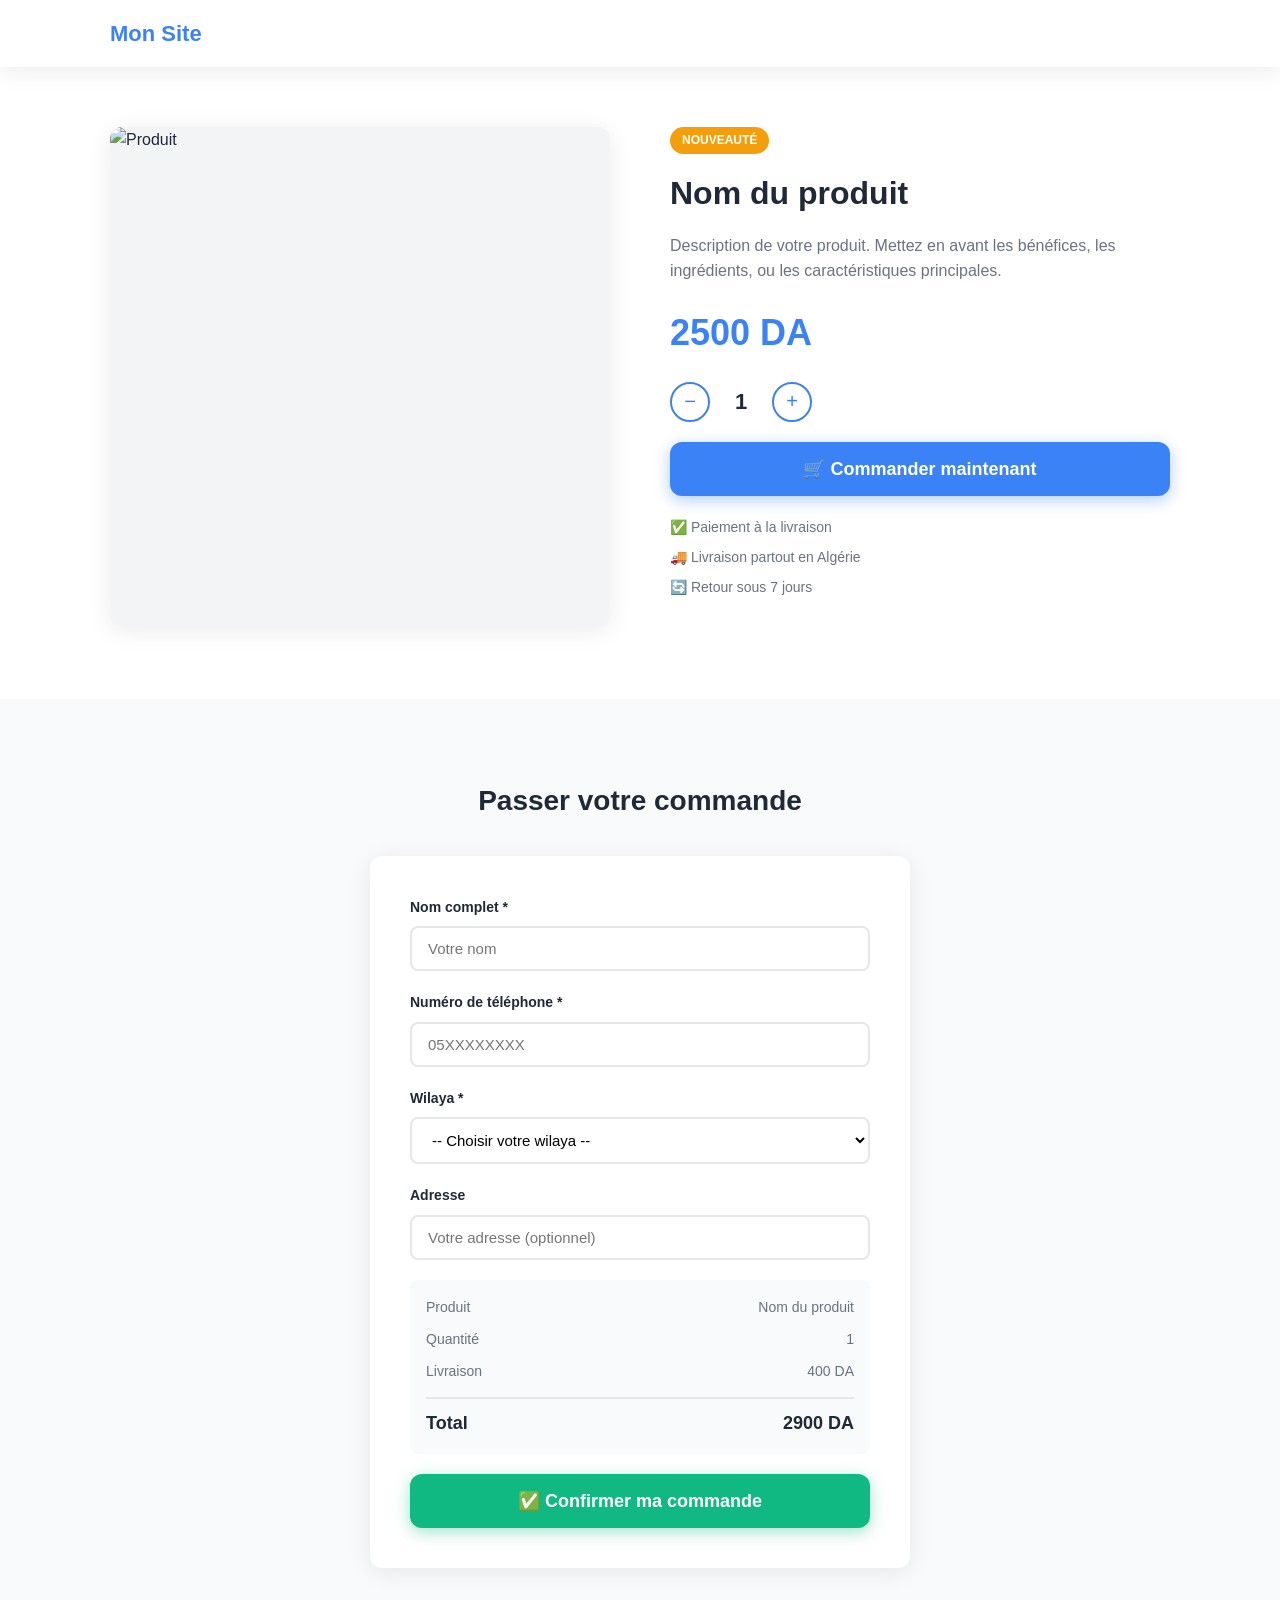
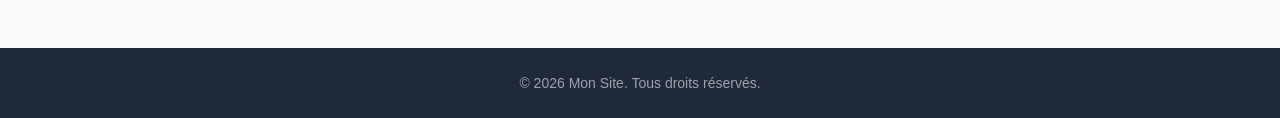
==== index.html @ 225719d1 "template complet - tous les fichiers" ====
<!DOCTYPE html>
<html lang="fr">
<head>
  <meta charset="UTF-8" />
  <meta name="viewport" content="width=device-width, initial-scale=1.0" />
  <title id="site-title">Mon Produit</title>

  <!-- Style -->
  <link rel="stylesheet" href="style.css" />

  <!-- Meta Pixel -->
  <script>
    !function(f,b,e,v,n,t,s)
    {if(f.fbq)return;n=f.fbq=function(){n.callMethod?
    n.callMethod.apply(n,arguments):n.queue.push(arguments)};
    if(!f._fbq)f._fbq=n;n.push=n;n.loaded=!0;n.version='2.0';
    n.queue=[];t=b.createElement(e);t.async=!0;
    t.src=v;s=b.getElementsByTagName(e)[0];
    s.parentNode.insertBefore(t,s)}(window, document,'script',
    'https://connect.facebook.net/en_US/fbevents.js');
    fbq('init', window.PIXEL_ID || 'VOTRE_PIXEL_ID');
    fbq('track', 'PageView');
  </script>
  <noscript>
    <img height="1" width="1" style="display:none"
    src="https://www.facebook.com/tr?id=VOTRE_PIXEL_ID&ev=PageView&noscript=1"/>
  </noscript>
</head>

<body>

  <!-- ═══════════════════════════════════
       BANNIÈRE PROMO (affichée si active)
  ════════════════════════════════════ -->
  <div id="banniere" class="banniere hidden">
    <span id="banniere-texte">🚚 Livraison gratuite !</span>
  </div>

  <!-- ═══════════════════════════════════
       HEADER
  ════════════════════════════════════ -->
  <header class="header">
    <div class="container">
      <div class="logo-wrapper">
        <img id="site-logo" src="" alt="Logo" class="logo hidden" />
        <span id="site-nom" class="site-nom">Mon Site</span>
      </div>
    </div>
  </header>

  <!-- ═══════════════════════════════════
       HERO — Produit principal
  ════════════════════════════════════ -->
  <section class="hero">
    <div class="container hero-grid">

      <!-- Images produit -->
      <div class="hero-images">
        <img id="produit-image-principale" src="" alt="Produit" class="image-principale" />
        <div id="galerie" class="galerie"></div>
      </div>

      <!-- Infos produit -->
      <div class="hero-info">
        <span id="produit-badge" class="badge hidden">Nouveauté</span>
        <h1 id="produit-nom">Nom du produit</h1>
        <p id="produit-description">Description du produit...</p>

        <!-- Prix -->
        <div class="prix-wrapper">
          <span id="produit-prix-promo" class="prix-promo hidden">0 DA</span>
          <span id="produit-prix" class="prix">0 DA</span>
        </div>

        <!-- Quantité -->
        <div class="quantite-wrapper">
          <button class="btn-qty" onclick="changerQty(-1)">−</button>
          <span id="quantite">1</span>
          <button class="btn-qty" onclick="changerQty(1)">+</button>
        </div>

        <!-- Bouton commander -->
        <button class="btn-commander" onclick="scrollFormulaire()">
          🛒 Commander maintenant
        </button>

        <!-- Garanties -->
        <div class="garanties">
          <span>✅ Paiement à la livraison</span>
          <span>🚚 Livraison partout en Algérie</span>
          <span>🔄 Retour sous 7 jours</span>
        </div>
      </div>

    </div>
  </section>

  <!-- ═══════════════════════════════════
       FORMULAIRE DE COMMANDE
  ════════════════════════════════════ -->
  <section class="section-formulaire" id="formulaire-section">
    <div class="container">
      <h2>Passer votre commande</h2>

      <form id="formulaire" onsubmit="soumettreCommande(event)">

        <!-- Honeypot anti-bot (invisible) -->
        <input type="text" name="website" class="honeypot" tabindex="-1" autocomplete="off" />

        <div class="form-group">
          <label>Nom complet *</label>
          <input type="text" id="nom" placeholder="Votre nom" required />
        </div>

        <div class="form-group">
          <label>Numéro de téléphone *</label>
          <input type="tel" id="telephone" placeholder="05XXXXXXXX" required />
        </div>

        <div class="form-group">
          <label>Wilaya *</label>
          <select id="wilaya" required>
            <option value="">-- Choisir votre wilaya --</option>
          </select>
        </div>

        <div class="form-group">
          <label>Adresse</label>
          <input type="text" id="adresse" placeholder="Votre adresse (optionnel)" />
        </div>

        <!-- Récapitulatif -->
        <div class="recap">
          <div class="recap-ligne">
            <span>Produit</span>
            <span id="recap-produit">—</span>
          </div>
          <div class="recap-ligne">
            <span>Quantité</span>
            <span id="recap-qty">1</span>
          </div>
          <div class="recap-ligne">
            <span>Livraison</span>
            <span id="recap-livraison">—</span>
          </div>
          <div class="recap-ligne total">
            <span>Total</span>
            <span id="recap-total">—</span>
          </div>
        </div>

        <button type="submit" class="btn-submit">
          ✅ Confirmer ma commande
        </button>

      </form>

      <!-- Message de confirmation -->
      <div id="confirmation" class="confirmation hidden">
        <div class="confirmation-box">
          <h2>🎉 Commande confirmée !</h2>
          <p>Merci <strong id="conf-nom"></strong> !</p>
          <p>On vous contacte sous <strong>24h</strong> pour confirmer votre livraison.</p>
        </div>
      </div>

    </div>
  </section>

  <!-- ═══════════════════════════════════
       FOOTER
  ════════════════════════════════════ -->
  <footer class="footer">
    <div class="container">
      <p id="footer-texte">© 2026 Mon Site. Tous droits réservés.</p>
    </div>
  </footer>

  <!-- Script principal -->
  <script src="script.js"defer></script>

</body>
</html>
---- style.css ----
/* ═══════════════════════════════════════
   VARIABLES — modifiées par l'admin
════════════════════════════════════════ */
:root {
  --couleur-principale: #3B82F6;
  --couleur-secondaire: #1D4ED8;
  --couleur-accent: #F59E0B;
  --couleur-texte: #1F2937;
  --couleur-fond: #F9FAFB;
  --couleur-blanc: #FFFFFF;
  --rayon: 12px;
  --ombre: 0 4px 24px rgba(0,0,0,0.08);
  --transition: 0.3s ease;
}

/* ═══════════════════════════════════════
   RESET + BASE
════════════════════════════════════════ */
* {
  margin: 0;
  padding: 0;
  box-sizing: border-box;
}

html {
  scroll-behavior: smooth;
}

body {
  font-family: 'Segoe UI', Tahoma, Geneva, Verdana, sans-serif;
  background-color: var(--couleur-fond);
  color: var(--couleur-texte);
  line-height: 1.6;
}

.container {
  max-width: 1100px;
  margin: 0 auto;
  padding: 0 20px;
}

.hidden {
  display: none !important;
}

/* ═══════════════════════════════════════
   BANNIÈRE PROMO
════════════════════════════════════════ */
.banniere {
  background: var(--couleur-principale);
  color: var(--couleur-blanc);
  text-align: center;
  padding: 10px 20px;
  font-size: 14px;
  font-weight: 600;
  letter-spacing: 0.5px;
}

/* ═══════════════════════════════════════
   HEADER
════════════════════════════════════════ */
.header {
  background: var(--couleur-blanc);
  box-shadow: var(--ombre);
  padding: 16px 0;
  position: sticky;
  top: 0;
  z-index: 100;
}

.logo-wrapper {
  display: flex;
  align-items: center;
  gap: 12px;
}

.logo {
  height: 48px;
  width: auto;
  object-fit: contain;
}

.site-nom {
  font-size: 22px;
  font-weight: 700;
  color: var(--couleur-principale);
}

/* ═══════════════════════════════════════
   HERO
════════════════════════════════════════ */
.hero {
  padding: 60px 0;
  background: var(--couleur-blanc);
}

.hero-grid {
  display: grid;
  grid-template-columns: 1fr 1fr;
  gap: 60px;
  align-items: start;
}

/* Images */
.hero-images {
  display: flex;
  flex-direction: column;
  gap: 12px;
}

.image-principale {
  width: 100%;
  border-radius: var(--rayon);
  object-fit: cover;
  aspect-ratio: 1;
  background: #F3F4F6;
  box-shadow: var(--ombre);
}

.galerie {
  display: flex;
  gap: 10px;
  flex-wrap: wrap;
}

.galerie img {
  width: 72px;
  height: 72px;
  object-fit: cover;
  border-radius: 8px;
  cursor: pointer;
  border: 2px solid transparent;
  transition: var(--transition);
}

.galerie img:hover,
.galerie img.active {
  border-color: var(--couleur-principale);
}

/* Infos produit */
.hero-info {
  display: flex;
  flex-direction: column;
  gap: 20px;
}

.badge {
  display: inline-block;
  background: var(--couleur-accent);
  color: var(--couleur-blanc);
  padding: 4px 12px;
  border-radius: 20px;
  font-size: 12px;
  font-weight: 700;
  text-transform: uppercase;
  width: fit-content;
}

h1 {
  font-size: 32px;
  font-weight: 800;
  color: var(--couleur-texte);
  line-height: 1.2;
}

#produit-description {
  color: #6B7280;
  font-size: 16px;
}

/* Prix */
.prix-wrapper {
  display: flex;
  align-items: center;
  gap: 16px;
}

.prix {
  font-size: 36px;
  font-weight: 800;
  color: var(--couleur-principale);
}

.prix-promo {
  font-size: 22px;
  color: #9CA3AF;
  text-decoration: line-through;
}

/* Quantité */
.quantite-wrapper {
  display: flex;
  align-items: center;
  gap: 16px;
}

.btn-qty {
  width: 40px;
  height: 40px;
  border-radius: 50%;
  border: 2px solid var(--couleur-principale);
  background: var(--couleur-blanc);
  color: var(--couleur-principale);
  font-size: 20px;
  cursor: pointer;
  transition: var(--transition);
  display: flex;
  align-items: center;
  justify-content: center;
}

.btn-qty:hover {
  background: var(--couleur-principale);
  color: var(--couleur-blanc);
}

#quantite {
  font-size: 22px;
  font-weight: 700;
  min-width: 30px;
  text-align: center;
}

/* Bouton commander */
.btn-commander {
  background: var(--couleur-principale);
  color: var(--couleur-blanc);
  border: none;
  padding: 16px 32px;
  border-radius: var(--rayon);
  font-size: 18px;
  font-weight: 700;
  cursor: pointer;
  transition: var(--transition);
  box-shadow: 0 4px 16px rgba(59,130,246,0.4);
}

.btn-commander:hover {
  background: var(--couleur-secondaire);
  transform: translateY(-2px);
  box-shadow: 0 8px 24px rgba(59,130,246,0.5);
}

/* Garanties */
.garanties {
  display: flex;
  flex-direction: column;
  gap: 8px;
}

.garanties span {
  font-size: 14px;
  color: #6B7280;
}

/* ═══════════════════════════════════════
   FORMULAIRE
════════════════════════════════════════ */
.section-formulaire {
  padding: 80px 0;
  background: var(--couleur-fond);
}

.section-formulaire h2 {
  font-size: 28px;
  font-weight: 800;
  margin-bottom: 32px;
  text-align: center;
}

#formulaire {
  max-width: 540px;
  margin: 0 auto;
  background: var(--couleur-blanc);
  padding: 40px;
  border-radius: var(--rayon);
  box-shadow: var(--ombre);
  display: flex;
  flex-direction: column;
  gap: 20px;
}

.honeypot {
  display: none !important;
}

.form-group {
  display: flex;
  flex-direction: column;
  gap: 8px;
}

.form-group label {
  font-weight: 600;
  font-size: 14px;
  color: var(--couleur-texte);
}

.form-group input,
.form-group select {
  padding: 12px 16px;
  border: 2px solid #E5E7EB;
  border-radius: 8px;
  font-size: 15px;
  transition: var(--transition);
  outline: none;
  background: var(--couleur-blanc);
}

.form-group input:focus,
.form-group select:focus {
  border-color: var(--couleur-principale);
  box-shadow: 0 0 0 3px rgba(59,130,246,0.1);
}

/* Récapitulatif */
.recap {
  background: var(--couleur-fond);
  border-radius: 8px;
  padding: 16px;
  display: flex;
  flex-direction: column;
  gap: 10px;
}

.recap-ligne {
  display: flex;
  justify-content: space-between;
  font-size: 14px;
  color: #6B7280;
}

.recap-ligne.total {
  font-size: 18px;
  font-weight: 800;
  color: var(--couleur-texte);
  border-top: 2px solid #E5E7EB;
  padding-top: 10px;
  margin-top: 4px;
}

/* Bouton submit */
.btn-submit {
  background: #10B981;
  color: var(--couleur-blanc);
  border: none;
  padding: 16px;
  border-radius: var(--rayon);
  font-size: 18px;
  font-weight: 700;
  cursor: pointer;
  transition: var(--transition);
  box-shadow: 0 4px 16px rgba(16,185,129,0.4);
}

.btn-submit:hover {
  background: #059669;
  transform: translateY(-2px);
}

.btn-submit:disabled {
  background: #9CA3AF;
  cursor: not-allowed;
  transform: none;
}

/* ═══════════════════════════════════════
   CONFIRMATION
════════════════════════════════════════ */
.confirmation {
  max-width: 540px;
  margin: 0 auto;
}

.confirmation-box {
  background: var(--couleur-blanc);
  border-radius: var(--rayon);
  padding: 60px 40px;
  text-align: center;
  box-shadow: var(--ombre);
  display: flex;
  flex-direction: column;
  gap: 16px;
}

.confirmation-box h2 {
  font-size: 32px;
  color: #10B981;
}

.confirmation-box p {
  font-size: 16px;
  color: #6B7280;
}

/* ═══════════════════════════════════════
   FOOTER
════════════════════════════════════════ */
.footer {
  background: var(--couleur-texte);
  color: #9CA3AF;
  text-align: center;
  padding: 24px 0;
  font-size: 14px;
}

/* ═══════════════════════════════════════
   RESPONSIVE MOBILE
════════════════════════════════════════ */
@media (max-width: 768px) {

  .hero {
    padding: 32px 0;
  }

  .hero-grid {
    grid-template-columns: 1fr;
    gap: 32px;
  }

  h1 {
    font-size: 24px;
  }

  .prix {
    font-size: 28px;
  }

  #formulaire {
    padding: 24px 16px;
  }

  .section-formulaire {
    padding: 40px 0;
  }

  .btn-commander,
  .btn-submit {
    font-size: 16px;
    padding: 14px 24px;
  }
}
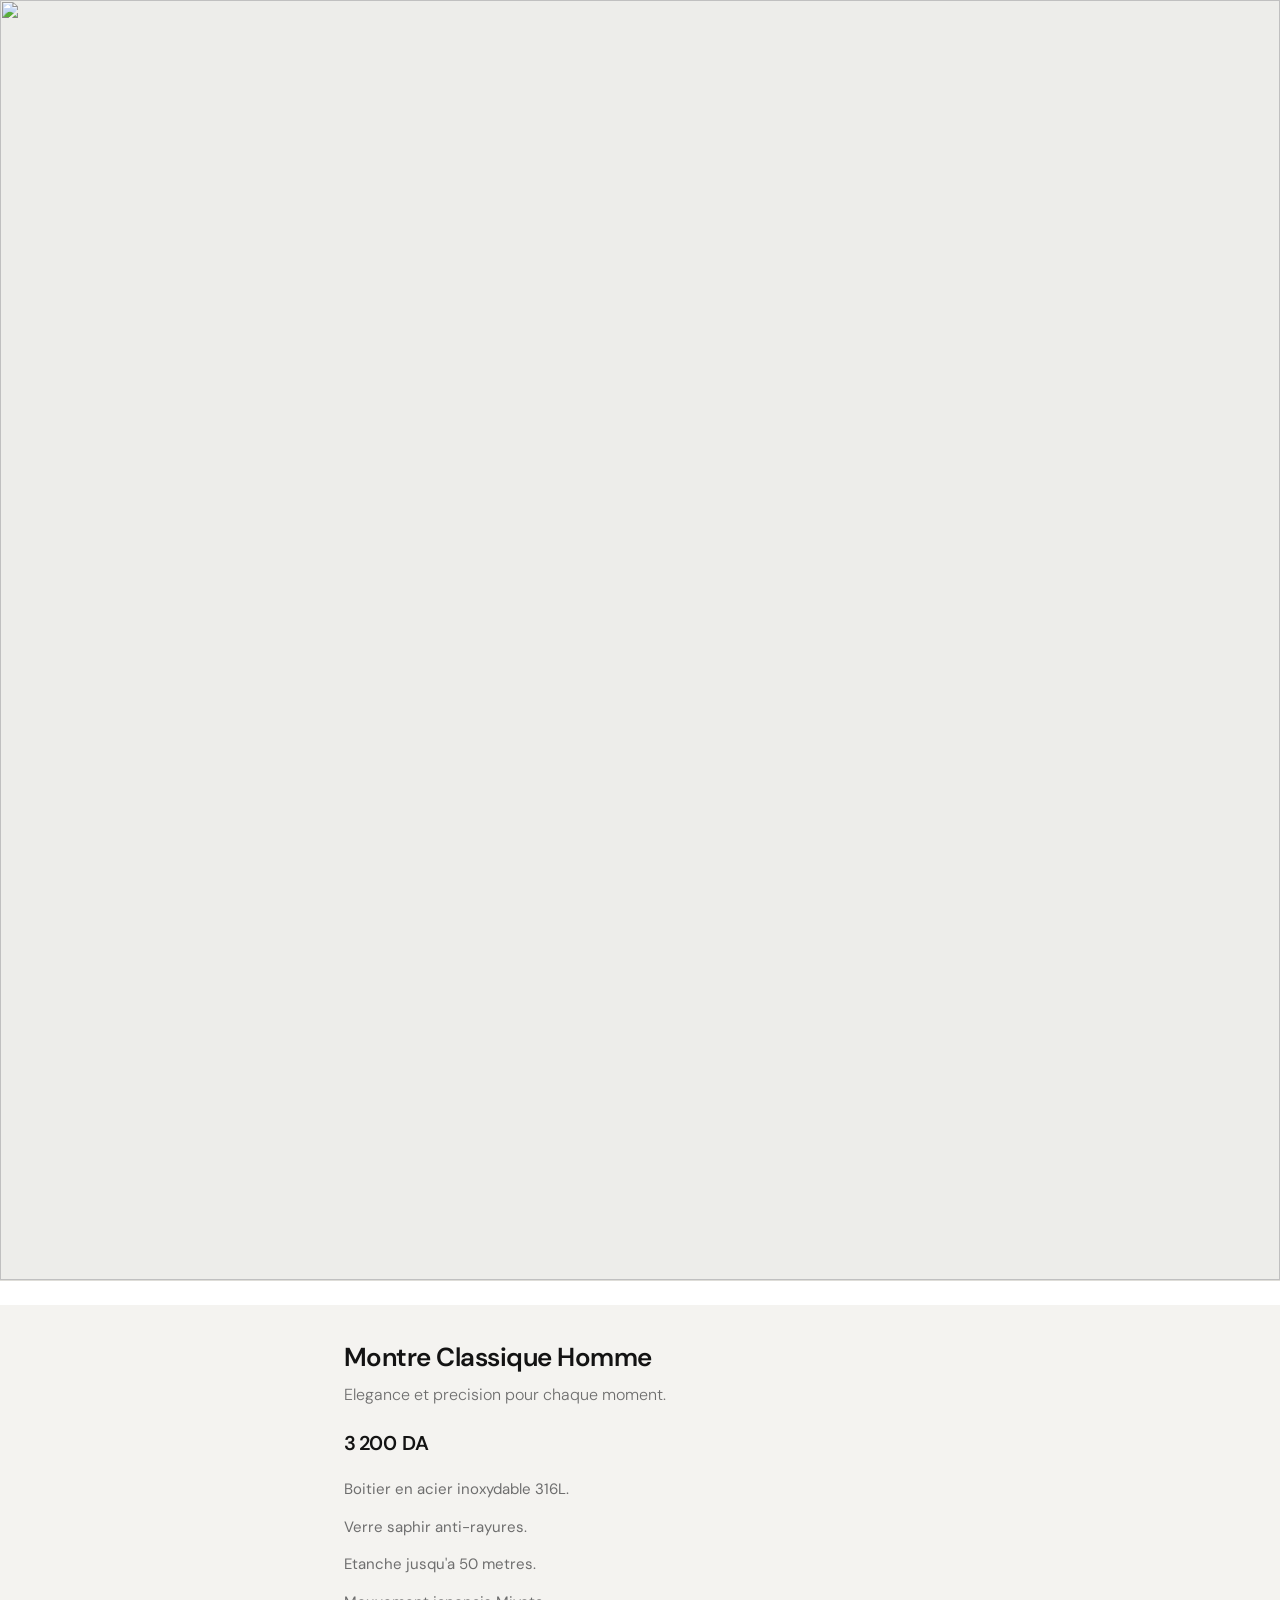
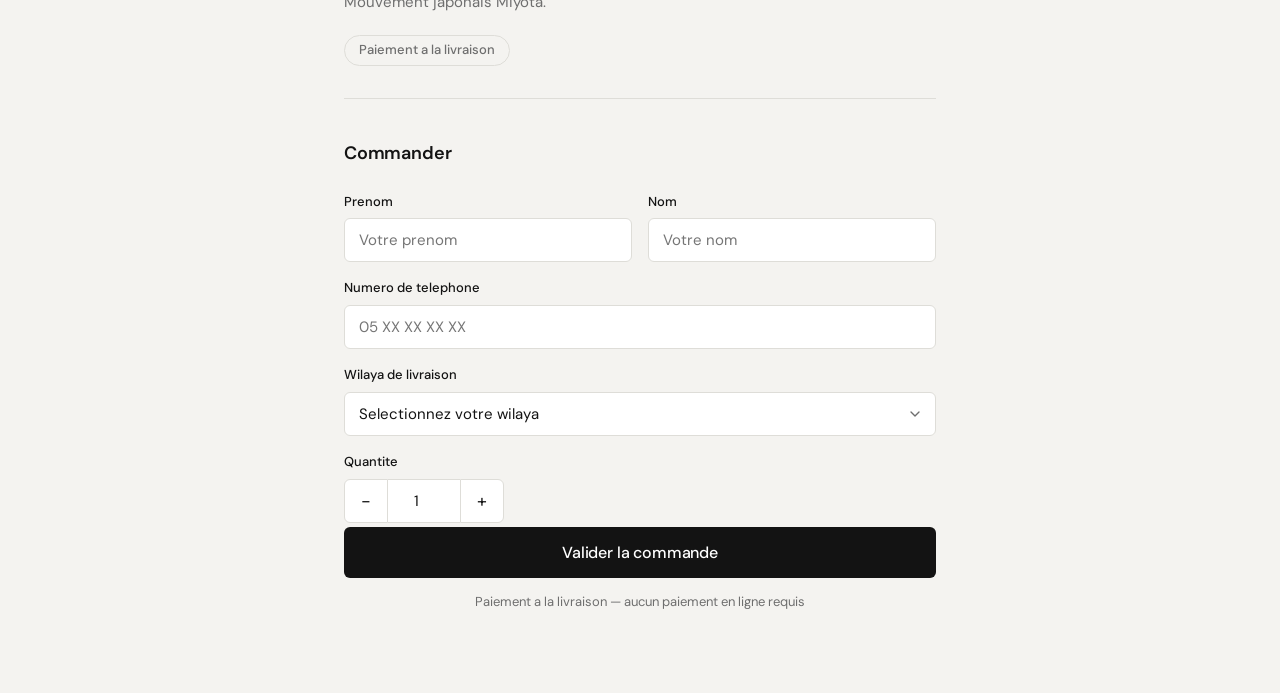
==== commit 8a4571ff: "design figma + script complet" ====
--- a/index.html
+++ b/index.html
@@ -3,181 +3,190 @@
 <head>
   <meta charset="UTF-8" />
   <meta name="viewport" content="width=device-width, initial-scale=1.0" />
-  <title id="site-title">Mon Produit</title>
-
-  <!-- Style -->
-  <link rel="stylesheet" href="style.css" />
+  <title id="site-title">Produit</title>
 
   <!-- Meta Pixel -->
   <script>
-    !function(f,b,e,v,n,t,s)
-    {if(f.fbq)return;n=f.fbq=function(){n.callMethod?
-    n.callMethod.apply(n,arguments):n.queue.push(arguments)};
-    if(!f._fbq)f._fbq=n;n.push=n;n.loaded=!0;n.version='2.0';
-    n.queue=[];t=b.createElement(e);t.async=!0;
-    t.src=v;s=b.getElementsByTagName(e)[0];
-    s.parentNode.insertBefore(t,s)}(window, document,'script',
-    'https://connect.facebook.net/en_US/fbevents.js');
+    !function(f,b,e,v,n,t,s){
+      if(f.fbq)return;n=f.fbq=function(){
+        n.callMethod?n.callMethod.apply(n,arguments):n.queue.push(arguments)
+      };
+      if(!f._fbq)f._fbq=n;
+      n.push=n;n.loaded=!0;n.version='2.0';
+      n.queue=[];t=b.createElement(e);t.async=!0;
+      t.src=v;s=b.getElementsByTagName(e)[0];
+      s.parentNode.insertBefore(t,s)
+    }(window,document,'script','https://connect.facebook.net/en_US/fbevents.js');
     fbq('init', window.PIXEL_ID || 'VOTRE_PIXEL_ID');
     fbq('track', 'PageView');
   </script>
   <noscript>
     <img height="1" width="1" style="display:none"
-    src="https://www.facebook.com/tr?id=VOTRE_PIXEL_ID&ev=PageView&noscript=1"/>
+      src="https://www.facebook.com/tr?id=VOTRE_PIXEL_ID&ev=PageView&noscript=1" alt="" />
   </noscript>
+
+  <link rel="preconnect" href="https://fonts.googleapis.com" />
+  <link rel="preconnect" href="https://fonts.gstatic.com" crossorigin />
+  <link href="https://fonts.googleapis.com/css2?family=DM+Sans:ital,opsz,wght@0,9..40,300;0,9..40,400;0,9..40,500;0,9..40,600;1,9..40,300&display=swap" rel="stylesheet" />
+  <link rel="stylesheet" href="style.css" />
 </head>
-
 <body>
 
   <!-- ═══════════════════════════════════
-       BANNIÈRE PROMO (affichée si active)
+       PAGE PRINCIPALE
   ════════════════════════════════════ -->
-  <div id="banniere" class="banniere hidden">
-    <span id="banniere-texte">🚚 Livraison gratuite !</span>
+  <div id="page-principale" class="lp-wrapper">
+
+    <!-- Galerie produit -->
+    <div class="gallery">
+      <div class="gallery-main">
+        <img id="gallery-main-img" src="" alt="" />
+      </div>
+      <div id="gallery-thumbs" class="gallery-thumbs"></div>
+    </div>
+
+    <div class="lp-container">
+
+      <!-- Informations produit -->
+      <section class="product-info">
+        <h1 id="product-name" class="product-name"></h1>
+        <p id="product-tagline" class="product-tagline"></p>
+        <p id="product-price" class="product-price"></p>
+        <div id="product-description" class="product-description"></div>
+        <span class="payment-badge">Paiement a la livraison</span>
+      </section>
+
+      <!-- Formulaire de commande -->
+      <section class="order-section">
+        <h2>Commander</h2>
+
+        <form id="formulaire" novalidate>
+
+          <!-- Honeypot anti-bot -->
+          <input type="text" name="website" style="display:none" tabindex="-1" autocomplete="off" />
+
+          <div class="form-grid">
+
+            <!-- Prenom -->
+            <div class="field">
+              <label for="champ-prenom">Prenom</label>
+              <input
+                id="champ-prenom"
+                name="prenom"
+                type="text"
+                autocomplete="given-name"
+                placeholder="Votre prenom"
+                required
+              />
+            </div>
+
+            <!-- Nom -->
+            <div class="field">
+              <label for="champ-nom">Nom</label>
+              <input
+                id="champ-nom"
+                name="nom"
+                type="text"
+                autocomplete="family-name"
+                placeholder="Votre nom"
+                required
+              />
+            </div>
+
+            <!-- Telephone -->
+            <div class="field full">
+              <label for="champ-telephone">Numero de telephone</label>
+              <input
+                id="champ-telephone"
+                name="telephone"
+                type="tel"
+                autocomplete="tel"
+                placeholder="05 XX XX XX XX"
+                required
+              />
+            </div>
+
+            <!-- Wilaya -->
+            <div class="field full">
+              <label for="champ-wilaya">Wilaya de livraison</label>
+              <select id="champ-wilaya" name="wilaya" required>
+                <option value="">Selectionnez votre wilaya</option>
+              </select>
+            </div>
+
+            <!-- Quantite -->
+            <div class="field">
+              <label>Quantite</label>
+              <div class="qty-field">
+                <button type="button" class="qty-btn" id="btn-moins">-</button>
+                <input
+                  id="champ-quantite"
+                  name="quantite"
+                  type="number"
+                  min="1"
+                  value="1"
+                  readonly
+                />
+                <button type="button" class="qty-btn" id="btn-plus">+</button>
+              </div>
+            </div>
+
+          </div>
+
+          <!-- Recapitulatif -->
+          <div id="order-summary" class="order-summary" style="display:none">
+            <div class="summary-row">
+              <span id="recap-produit-label">Produit</span>
+              <span id="recap-produit-val"></span>
+            </div>
+            <div class="summary-row">
+              <span>Quantite</span>
+              <span id="recap-qty-val">1</span>
+            </div>
+            <div class="summary-row">
+              <span>Livraison</span>
+              <span id="recap-livraison-val"></span>
+            </div>
+            <div class="summary-row total">
+              <span>Total a payer</span>
+              <span id="recap-total-val"></span>
+            </div>
+          </div>
+
+          <button type="submit" class="btn-submit" id="btn-submit">
+            Valider la commande
+          </button>
+
+          <p class="delivery-note">
+            Paiement a la livraison — aucun paiement en ligne requis
+          </p>
+
+        </form>
+      </section>
+
+    </div>
   </div>
 
   <!-- ═══════════════════════════════════
-       HEADER
+       PAGE CONFIRMATION
   ════════════════════════════════════ -->
-  <header class="header">
-    <div class="container">
-      <div class="logo-wrapper">
-        <img id="site-logo" src="" alt="Logo" class="logo hidden" />
-        <span id="site-nom" class="site-nom">Mon Site</span>
+  <div id="page-confirmation" class="confirmation-screen" style="display:none">
+    <div class="confirmation-card">
+      <div class="confirmation-icon">
+        <svg viewBox="0 0 24 24" fill="none" stroke-width="2.5"
+             stroke-linecap="round" stroke-linejoin="round">
+          <polyline points="20 6 9 17 4 12" />
+        </svg>
       </div>
+      <h2>Commande enregistree</h2>
+      <p>
+        Merci <strong id="conf-prenom"></strong>. Nous vous contacterons
+        au <strong id="conf-telephone"></strong> dans les plus brefs
+        delais pour confirmer votre commande.
+      </p>
     </div>
-  </header>
+  </div>
 
-  <!-- ═══════════════════════════════════
-       HERO — Produit principal
-  ════════════════════════════════════ -->
-  <section class="hero">
-    <div class="container hero-grid">
-
-      <!-- Images produit -->
-      <div class="hero-images">
-        <img id="produit-image-principale" src="" alt="Produit" class="image-principale" />
-        <div id="galerie" class="galerie"></div>
-      </div>
-
-      <!-- Infos produit -->
-      <div class="hero-info">
-        <span id="produit-badge" class="badge hidden">Nouveauté</span>
-        <h1 id="produit-nom">Nom du produit</h1>
-        <p id="produit-description">Description du produit...</p>
-
-        <!-- Prix -->
-        <div class="prix-wrapper">
-          <span id="produit-prix-promo" class="prix-promo hidden">0 DA</span>
-          <span id="produit-prix" class="prix">0 DA</span>
-        </div>
-
-        <!-- Quantité -->
-        <div class="quantite-wrapper">
-          <button class="btn-qty" onclick="changerQty(-1)">−</button>
-          <span id="quantite">1</span>
-          <button class="btn-qty" onclick="changerQty(1)">+</button>
-        </div>
-
-        <!-- Bouton commander -->
-        <button class="btn-commander" onclick="scrollFormulaire()">
-          🛒 Commander maintenant
-        </button>
-
-        <!-- Garanties -->
-        <div class="garanties">
-          <span>✅ Paiement à la livraison</span>
-          <span>🚚 Livraison partout en Algérie</span>
-          <span>🔄 Retour sous 7 jours</span>
-        </div>
-      </div>
-
-    </div>
-  </section>
-
-  <!-- ═══════════════════════════════════
-       FORMULAIRE DE COMMANDE
-  ════════════════════════════════════ -->
-  <section class="section-formulaire" id="formulaire-section">
-    <div class="container">
-      <h2>Passer votre commande</h2>
-
-      <form id="formulaire" onsubmit="soumettreCommande(event)">
-
-        <!-- Honeypot anti-bot (invisible) -->
-        <input type="text" name="website" class="honeypot" tabindex="-1" autocomplete="off" />
-
-        <div class="form-group">
-          <label>Nom complet *</label>
-          <input type="text" id="nom" placeholder="Votre nom" required />
-        </div>
-
-        <div class="form-group">
-          <label>Numéro de téléphone *</label>
-          <input type="tel" id="telephone" placeholder="05XXXXXXXX" required />
-        </div>
-
-        <div class="form-group">
-          <label>Wilaya *</label>
-          <select id="wilaya" required>
-            <option value="">-- Choisir votre wilaya --</option>
-          </select>
-        </div>
-
-        <div class="form-group">
-          <label>Adresse</label>
-          <input type="text" id="adresse" placeholder="Votre adresse (optionnel)" />
-        </div>
-
-        <!-- Récapitulatif -->
-        <div class="recap">
-          <div class="recap-ligne">
-            <span>Produit</span>
-            <span id="recap-produit">—</span>
-          </div>
-          <div class="recap-ligne">
-            <span>Quantité</span>
-            <span id="recap-qty">1</span>
-          </div>
-          <div class="recap-ligne">
-            <span>Livraison</span>
-            <span id="recap-livraison">—</span>
-          </div>
-          <div class="recap-ligne total">
-            <span>Total</span>
-            <span id="recap-total">—</span>
-          </div>
-        </div>
-
-        <button type="submit" class="btn-submit">
-          ✅ Confirmer ma commande
-        </button>
-
-      </form>
-
-      <!-- Message de confirmation -->
-      <div id="confirmation" class="confirmation hidden">
-        <div class="confirmation-box">
-          <h2>🎉 Commande confirmée !</h2>
-          <p>Merci <strong id="conf-nom"></strong> !</p>
-          <p>On vous contacte sous <strong>24h</strong> pour confirmer votre livraison.</p>
-        </div>
-      </div>
-
-    </div>
-  </section>
-
-  <!-- ═══════════════════════════════════
-       FOOTER
-  ════════════════════════════════════ -->
-  <footer class="footer">
-    <div class="container">
-      <p id="footer-texte">© 2026 Mon Site. Tous droits réservés.</p>
-    </div>
-  </footer>
-
-  <!-- Script principal -->
   <script src="script.js"defer></script>
-
 </body>
 </html>
--- a/style.css
+++ b/style.css
@@ -1,443 +1,441 @@
-/* ═══════════════════════════════════════
-   VARIABLES — modifiées par l'admin
-════════════════════════════════════════ */
+/* ================================================================
+   TOKENS
+   ================================================================ */
 :root {
-  --couleur-principale: #3B82F6;
-  --couleur-secondaire: #1D4ED8;
-  --couleur-accent: #F59E0B;
-  --couleur-texte: #1F2937;
-  --couleur-fond: #F9FAFB;
-  --couleur-blanc: #FFFFFF;
-  --rayon: 12px;
-  --ombre: 0 4px 24px rgba(0,0,0,0.08);
-  --transition: 0.3s ease;
-}
-
-/* ═══════════════════════════════════════
-   RESET + BASE
-════════════════════════════════════════ */
-* {
+  --bg:          #F4F3F0;
+  --surface:     #FFFFFF;
+  --text:        #131313;
+  --muted:       #6E6E6E;
+  --border:      #DEDDD8;
+  --accent:      #131313;
+  --accent-fg:   #FFFFFF;
+  --success-bg:  #EAF4EE;
+  --success-txt: #1E6B3E;
+  --radius:      6px;
+  --radius-lg:   10px;
+  --shadow:      0 1px 3px rgba(0,0,0,.07), 0 4px 12px rgba(0,0,0,.05);
+}
+
+/* ================================================================
+   BASE
+   ================================================================ */
+*, *::before, *::after {
+  box-sizing: border-box;
   margin: 0;
   padding: 0;
-  box-sizing: border-box;
 }
 
 html {
-  scroll-behavior: smooth;
+  font-size: 16px;
+  -webkit-font-smoothing: antialiased;
+  text-rendering: optimizeLegibility;
 }
 
 body {
-  font-family: 'Segoe UI', Tahoma, Geneva, Verdana, sans-serif;
-  background-color: var(--couleur-fond);
-  color: var(--couleur-texte);
+  font-family: 'DM Sans', system-ui, -apple-system, sans-serif;
+  background: var(--bg);
+  color: var(--text);
   line-height: 1.6;
 }
 
-.container {
-  max-width: 1100px;
+img {
+  display: block;
+  max-width: 100%;
+}
+
+button {
+  font-family: inherit;
+  cursor: pointer;
+}
+
+/* ================================================================
+   LAYOUT
+   ================================================================ */
+.lp-wrapper {
+  min-height: 100vh;
+  padding-bottom: 80px;
+}
+
+.lp-container {
+  max-width: 640px;
   margin: 0 auto;
-  padding: 0 20px;
-}
-
-.hidden {
-  display: none !important;
-}
-
-/* ═══════════════════════════════════════
-   BANNIÈRE PROMO
-════════════════════════════════════════ */
-.banniere {
-  background: var(--couleur-principale);
-  color: var(--couleur-blanc);
-  text-align: center;
-  padding: 10px 20px;
-  font-size: 14px;
+  padding: 0 24px;
+}
+
+/* ================================================================
+   GALLERY
+   ================================================================ */
+.gallery {
+  background: var(--surface);
+  margin-bottom: 36px;
+}
+
+.gallery-main {
+  width: 100%;
+  aspect-ratio: 1 / 1;
+  overflow: hidden;
+  background: #EDEDEA;
+}
+
+.gallery-main img {
+  width: 100%;
+  height: 100%;
+  object-fit: cover;
+  transition: opacity .25s ease;
+}
+
+.gallery-thumbs {
+  display: flex;
+  gap: 8px;
+  padding: 12px 16px;
+  border-top: 1px solid var(--border);
+  overflow-x: auto;
+  scrollbar-width: none;
+}
+
+.gallery-thumbs::-webkit-scrollbar {
+  display: none;
+}
+
+.thumb-btn {
+  flex-shrink: 0;
+  width: 64px;
+  height: 64px;
+  border-radius: var(--radius);
+  overflow: hidden;
+  border: 2px solid transparent;
+  cursor: pointer;
+  background: #EDEDEA;
+  padding: 0;
+  transition: border-color .15s;
+}
+
+.thumb-btn:hover {
+  border-color: var(--border);
+}
+
+.thumb-btn.active {
+  border-color: var(--accent);
+}
+
+.thumb-btn img {
+  width: 100%;
+  height: 100%;
+  object-fit: cover;
+}
+
+/* ================================================================
+   PRODUCT INFO
+   ================================================================ */
+.product-info {
+  padding-bottom: 32px;
+  border-bottom: 1px solid var(--border);
+  margin-bottom: 40px;
+}
+
+.product-name {
+  font-size: 1.625rem;
   font-weight: 600;
-  letter-spacing: 0.5px;
-}
-
-/* ═══════════════════════════════════════
-   HEADER
-════════════════════════════════════════ */
-.header {
-  background: var(--couleur-blanc);
-  box-shadow: var(--ombre);
-  padding: 16px 0;
-  position: sticky;
-  top: 0;
-  z-index: 100;
-}
-
-.logo-wrapper {
-  display: flex;
-  align-items: center;
+  letter-spacing: -.02em;
+  line-height: 1.25;
+  margin-bottom: 8px;
+}
+
+.product-tagline {
+  font-size: 1rem;
+  color: var(--muted);
+  font-weight: 300;
+  margin-bottom: 20px;
+}
+
+.product-price {
+  font-size: 1.25rem;
+  font-weight: 600;
+  letter-spacing: -.01em;
+  margin-bottom: 18px;
+}
+
+.product-description {
+  display: flex;
+  flex-direction: column;
   gap: 12px;
-}
-
-.logo {
-  height: 48px;
-  width: auto;
-  object-fit: contain;
-}
-
-.site-nom {
-  font-size: 22px;
-  font-weight: 700;
-  color: var(--couleur-principale);
-}
-
-/* ═══════════════════════════════════════
-   HERO
-════════════════════════════════════════ */
-.hero {
-  padding: 60px 0;
-  background: var(--couleur-blanc);
-}
-
-.hero-grid {
+  margin-bottom: 20px;
+}
+
+.product-description p {
+  font-size: .9375rem;
+  color: var(--muted);
+  line-height: 1.7;
+}
+
+.payment-badge {
+  display: inline-block;
+  font-size: .8125rem;
+  font-weight: 500;
+  color: var(--muted);
+  border: 1px solid var(--border);
+  border-radius: 20px;
+  padding: 4px 14px;
+}
+
+/* ================================================================
+   ORDER FORM
+   ================================================================ */
+.order-section h2 {
+  font-size: 1.125rem;
+  font-weight: 600;
+  letter-spacing: -.01em;
+  margin-bottom: 24px;
+}
+
+.form-grid {
   display: grid;
   grid-template-columns: 1fr 1fr;
-  gap: 60px;
-  align-items: start;
-}
-
-/* Images */
-.hero-images {
+  gap: 16px;
+}
+
+.field {
   display: flex;
   flex-direction: column;
-  gap: 12px;
-}
-
-.image-principale {
-  width: 100%;
-  border-radius: var(--rayon);
-  object-fit: cover;
-  aspect-ratio: 1;
-  background: #F3F4F6;
-  box-shadow: var(--ombre);
-}
-
-.galerie {
-  display: flex;
-  gap: 10px;
-  flex-wrap: wrap;
-}
-
-.galerie img {
+  gap: 6px;
+}
+
+.field.full {
+  grid-column: 1 / -1;
+}
+
+label {
+  font-size: .8125rem;
+  font-weight: 500;
+  color: var(--text);
+}
+
+input,
+select {
+  font-family: inherit;
+  font-size: .9375rem;
+  color: var(--text);
+  background: var(--surface);
+  border: 1px solid var(--border);
+  border-radius: var(--radius);
+  padding: 11px 14px;
+  outline: none;
+  transition: border-color .15s, box-shadow .15s;
+  -webkit-appearance: none;
+  appearance: none;
+  width: 100%;
+}
+
+select {
+  background-image: url("data:image/svg+xml,%3Csvg xmlns='http://www.w3.org/2000/svg' width='16' height='16' viewBox='0 0 24 24' fill='none' stroke='%236E6E6E' stroke-width='2' stroke-linecap='round' stroke-linejoin='round'%3E%3Cpolyline points='6 9 12 15 18 9'/%3E%3C/svg%3E");
+  background-repeat: no-repeat;
+  background-position: right 12px center;
+  padding-right: 38px;
+  cursor: pointer;
+}
+
+input:focus,
+select:focus {
+  border-color: var(--accent);
+  box-shadow: 0 0 0 3px rgba(19,19,19,.08);
+}
+
+/* Quantity */
+.qty-field {
+  display: flex;
+  align-items: center;
+}
+
+.qty-field input {
+  text-align: center;
+  border-radius: 0;
+  border-left: none;
+  border-right: none;
   width: 72px;
-  height: 72px;
-  object-fit: cover;
-  border-radius: 8px;
-  cursor: pointer;
-  border: 2px solid transparent;
-  transition: var(--transition);
-}
-
-.galerie img:hover,
-.galerie img.active {
-  border-color: var(--couleur-principale);
-}
-
-/* Infos produit */
-.hero-info {
-  display: flex;
-  flex-direction: column;
-  gap: 20px;
-}
-
-.badge {
-  display: inline-block;
-  background: var(--couleur-accent);
-  color: var(--couleur-blanc);
-  padding: 4px 12px;
-  border-radius: 20px;
-  font-size: 12px;
-  font-weight: 700;
-  text-transform: uppercase;
-  width: fit-content;
-}
-
-h1 {
-  font-size: 32px;
-  font-weight: 800;
-  color: var(--couleur-texte);
-  line-height: 1.2;
-}
-
-#produit-description {
-  color: #6B7280;
-  font-size: 16px;
-}
-
-/* Prix */
-.prix-wrapper {
-  display: flex;
-  align-items: center;
-  gap: 16px;
-}
-
-.prix {
-  font-size: 36px;
-  font-weight: 800;
-  color: var(--couleur-principale);
-}
-
-.prix-promo {
-  font-size: 22px;
-  color: #9CA3AF;
-  text-decoration: line-through;
-}
-
-/* Quantité */
-.quantite-wrapper {
-  display: flex;
-  align-items: center;
-  gap: 16px;
-}
-
-.btn-qty {
-  width: 40px;
-  height: 40px;
-  border-radius: 50%;
-  border: 2px solid var(--couleur-principale);
-  background: var(--couleur-blanc);
-  color: var(--couleur-principale);
-  font-size: 20px;
-  cursor: pointer;
-  transition: var(--transition);
+  flex-shrink: 0;
+  padding: 11px 8px;
+}
+
+.qty-btn {
+  width: 44px;
+  height: 44px;
+  background: var(--surface);
+  border: 1px solid var(--border);
+  font-size: 1.125rem;
+  font-weight: 400;
+  color: var(--text);
   display: flex;
   align-items: center;
   justify-content: center;
-}
-
-.btn-qty:hover {
-  background: var(--couleur-principale);
-  color: var(--couleur-blanc);
-}
-
-#quantite {
-  font-size: 22px;
-  font-weight: 700;
-  min-width: 30px;
-  text-align: center;
-}
-
-/* Bouton commander */
-.btn-commander {
-  background: var(--couleur-principale);
-  color: var(--couleur-blanc);
+  flex-shrink: 0;
+  transition: background .12s;
+}
+
+.qty-btn:first-child {
+  border-radius: var(--radius) 0 0 var(--radius);
+}
+
+.qty-btn:last-child {
+  border-radius: 0 var(--radius) var(--radius) 0;
+}
+
+.qty-btn:hover {
+  background: var(--bg);
+}
+
+.qty-btn:active {
+  background: var(--border);
+}
+
+/* ================================================================
+   ORDER SUMMARY
+   ================================================================ */
+.order-summary {
+  margin: 28px 0;
+  border: 1px solid var(--border);
+  border-radius: var(--radius-lg);
+  overflow: hidden;
+  background: var(--surface);
+}
+
+.summary-row {
+  display: flex;
+  justify-content: space-between;
+  align-items: center;
+  padding: 13px 16px;
+  font-size: .9rem;
+  color: var(--muted);
+  border-bottom: 1px solid var(--border);
+}
+
+.summary-row:last-child {
+  border-bottom: none;
+}
+
+.summary-row.total {
+  font-size: 1rem;
+  font-weight: 600;
+  color: var(--text);
+  background: var(--bg);
+}
+
+.summary-row.total span:last-child {
+  font-size: 1.0625rem;
+}
+
+/* ================================================================
+   SUBMIT BUTTON
+   ================================================================ */
+.btn-submit {
+  width: 100%;
+  padding: 15px 24px;
+  background: var(--accent);
+  color: var(--accent-fg);
+  font-size: 1rem;
+  font-weight: 500;
   border: none;
-  padding: 16px 32px;
-  border-radius: var(--rayon);
-  font-size: 18px;
-  font-weight: 700;
-  cursor: pointer;
-  transition: var(--transition);
-  box-shadow: 0 4px 16px rgba(59,130,246,0.4);
-}
-
-.btn-commander:hover {
-  background: var(--couleur-secondaire);
-  transform: translateY(-2px);
-  box-shadow: 0 8px 24px rgba(59,130,246,0.5);
-}
-
-/* Garanties */
-.garanties {
-  display: flex;
-  flex-direction: column;
-  gap: 8px;
-}
-
-.garanties span {
-  font-size: 14px;
-  color: #6B7280;
-}
-
-/* ═══════════════════════════════════════
-   FORMULAIRE
-════════════════════════════════════════ */
-.section-formulaire {
-  padding: 80px 0;
-  background: var(--couleur-fond);
-}
-
-.section-formulaire h2 {
-  font-size: 28px;
-  font-weight: 800;
-  margin-bottom: 32px;
-  text-align: center;
-}
-
-#formulaire {
-  max-width: 540px;
-  margin: 0 auto;
-  background: var(--couleur-blanc);
-  padding: 40px;
-  border-radius: var(--rayon);
-  box-shadow: var(--ombre);
-  display: flex;
-  flex-direction: column;
-  gap: 20px;
-}
-
-.honeypot {
-  display: none !important;
-}
-
-.form-group {
-  display: flex;
-  flex-direction: column;
-  gap: 8px;
-}
-
-.form-group label {
-  font-weight: 600;
-  font-size: 14px;
-  color: var(--couleur-texte);
-}
-
-.form-group input,
-.form-group select {
-  padding: 12px 16px;
-  border: 2px solid #E5E7EB;
-  border-radius: 8px;
-  font-size: 15px;
-  transition: var(--transition);
-  outline: none;
-  background: var(--couleur-blanc);
-}
-
-.form-group input:focus,
-.form-group select:focus {
-  border-color: var(--couleur-principale);
-  box-shadow: 0 0 0 3px rgba(59,130,246,0.1);
-}
-
-/* Récapitulatif */
-.recap {
-  background: var(--couleur-fond);
-  border-radius: 8px;
-  padding: 16px;
-  display: flex;
-  flex-direction: column;
-  gap: 10px;
-}
-
-.recap-ligne {
-  display: flex;
-  justify-content: space-between;
-  font-size: 14px;
-  color: #6B7280;
-}
-
-.recap-ligne.total {
-  font-size: 18px;
-  font-weight: 800;
-  color: var(--couleur-texte);
-  border-top: 2px solid #E5E7EB;
-  padding-top: 10px;
+  border-radius: var(--radius);
+  letter-spacing: -.01em;
+  transition: opacity .15s, transform .1s;
   margin-top: 4px;
 }
 
-/* Bouton submit */
-.btn-submit {
-  background: #10B981;
-  color: var(--couleur-blanc);
-  border: none;
-  padding: 16px;
-  border-radius: var(--rayon);
-  font-size: 18px;
-  font-weight: 700;
-  cursor: pointer;
-  transition: var(--transition);
-  box-shadow: 0 4px 16px rgba(16,185,129,0.4);
-}
-
 .btn-submit:hover {
-  background: #059669;
-  transform: translateY(-2px);
+  opacity: .88;
+}
+
+.btn-submit:active {
+  transform: scale(.99);
+  opacity: 1;
 }
 
 .btn-submit:disabled {
-  background: #9CA3AF;
+  opacity: .45;
   cursor: not-allowed;
   transform: none;
 }
 
-/* ═══════════════════════════════════════
+.delivery-note {
+  text-align: center;
+  font-size: .8125rem;
+  color: var(--muted);
+  margin-top: 14px;
+}
+
+/* ================================================================
    CONFIRMATION
-════════════════════════════════════════ */
-.confirmation {
-  max-width: 540px;
-  margin: 0 auto;
-}
-
-.confirmation-box {
-  background: var(--couleur-blanc);
-  border-radius: var(--rayon);
-  padding: 60px 40px;
+   ================================================================ */
+.confirmation-screen {
+  min-height: 100vh;
+  display: flex;
+  align-items: center;
+  justify-content: center;
+  padding: 40px 24px;
+}
+
+.confirmation-card {
+  background: var(--surface);
+  border: 1px solid var(--border);
+  border-radius: var(--radius-lg);
+  padding: 48px 40px;
+  max-width: 460px;
+  width: 100%;
   text-align: center;
-  box-shadow: var(--ombre);
-  display: flex;
-  flex-direction: column;
-  gap: 16px;
-}
-
-.confirmation-box h2 {
-  font-size: 32px;
-  color: #10B981;
-}
-
-.confirmation-box p {
-  font-size: 16px;
-  color: #6B7280;
-}
-
-/* ═══════════════════════════════════════
-   FOOTER
-════════════════════════════════════════ */
-.footer {
-  background: var(--couleur-texte);
-  color: #9CA3AF;
-  text-align: center;
-  padding: 24px 0;
-  font-size: 14px;
-}
-
-/* ═══════════════════════════════════════
-   RESPONSIVE MOBILE
-════════════════════════════════════════ */
-@media (max-width: 768px) {
-
-  .hero {
-    padding: 32px 0;
+  box-shadow: var(--shadow);
+}
+
+.confirmation-icon {
+  width: 52px;
+  height: 52px;
+  background: var(--success-bg);
+  border-radius: 50%;
+  display: flex;
+  align-items: center;
+  justify-content: center;
+  margin: 0 auto 24px;
+}
+
+.confirmation-icon svg {
+  width: 24px;
+  height: 24px;
+  stroke: var(--success-txt);
+  fill: none;
+  stroke-width: 2.5;
+  stroke-linecap: round;
+  stroke-linejoin: round;
+}
+
+.confirmation-card h2 {
+  font-size: 1.375rem;
+  font-weight: 600;
+  letter-spacing: -.02em;
+  margin-bottom: 12px;
+}
+
+.confirmation-card p {
+  font-size: .9375rem;
+  color: var(--muted);
+  line-height: 1.65;
+}
+
+/* ================================================================
+   RESPONSIVE
+   ================================================================ */
+@media (max-width: 520px) {
+
+  .form-grid {
+    grid-template-columns: 1fr;
   }
 
-  .hero-grid {
-    grid-template-columns: 1fr;
-    gap: 32px;
+  .field.full {
+    grid-column: auto;
   }
 
-  h1 {
-    font-size: 24px;
+  .product-name {
+    font-size: 1.375rem;
   }
 
-  .prix {
-    font-size: 28px;
-  }
-
-  #formulaire {
-    padding: 24px 16px;
-  }
-
-  .section-formulaire {
-    padding: 40px 0;
-  }
-
-  .btn-commander,
-  .btn-submit {
-    font-size: 16px;
-    padding: 14px 24px;
+  .confirmation-card {
+    padding: 36px 24px;
   }
 }
